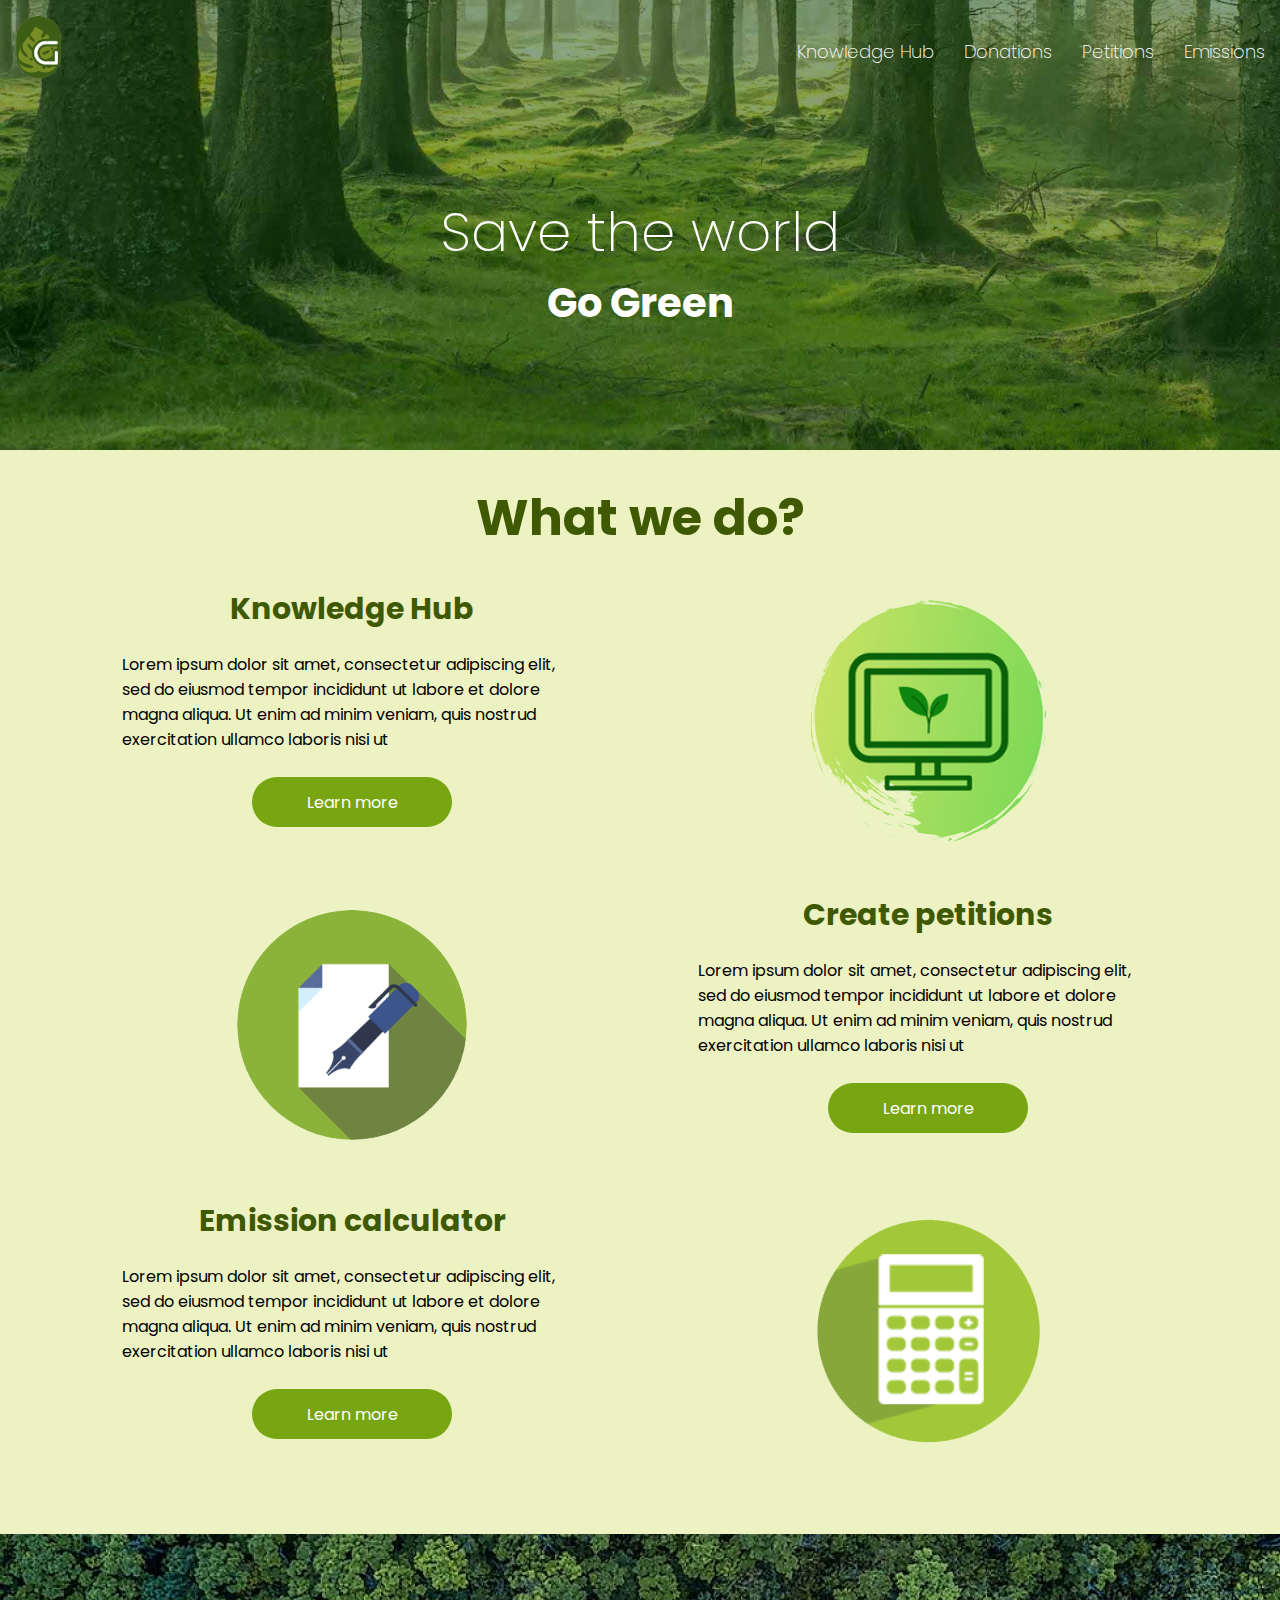
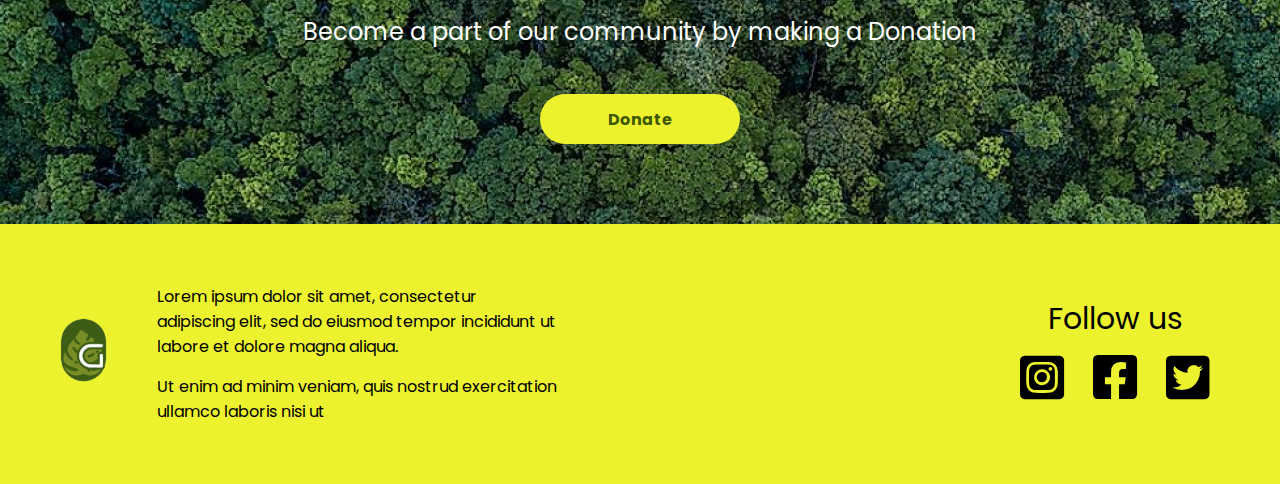
==== HTML/index.html @ 3ab7500e "commite" ====
<!DOCTYPE html>
<html lang="en">

<head>
    <meta charset="UTF-8">
    <meta name="viewport" content="width=device-width, initial-scale=1.0">
    <link rel="icon" href="../Images/Logo.png">
    <title>Go Green</title>
    <link rel="stylesheet" href="../CSS/all.min.css">
    <link rel="stylesheet" href="../CSS/Style.css">

</head>

<body>

    <header>
        <div class="up">
            <a href="Index.html" class="logo">
                <img src="../Images/Logo.png" alt="Logo...">
            </a>
            <nav>
                <ul>
                    <li><a href="KnowledgeHub.html">Knowledge Hub</a></li>
                    <li><a href="Donations.html">Donations</a></li>
                    <li><a href="Petitions.html">Petitions</a></li>
                    <li><a href="Emissions.html">Emissions</a></li>
                </ul>
            </nav>
        </div>


        <div class="down
        ">
            <h1>Save the world </h1>
            <h2>Go Green</h2>
        </div>

    </header>

    <div class="main">
        <div>
            <h2 class="big">What we do?</h2>
        </div>
        <!-- TODO: Dodati linkove-->
        <div class="grid">
            <div>
                <h2>Knowledge Hub</h2>
                <p>Lorem ipsum dolor sit amet, consectetur adipiscing elit, sed do eiusmod tempor incididunt ut labore
                    et dolore magna aliqua. Ut enim ad minim veniam, quis nostrud exercitation ullamco laboris nisi ut
                </p>
                <a href="#">Learn more</a>
            </div>
            <!--TODO Uredi sliku u Photoshop-->
            <img src="../Images/Home/knowledge.png" alt="knowledge...">
            <img src="../Images/Home/petiti.png" alt="petiti.." style="
            width: 40%;">
            <div>
                <h2>Create petitions</h2>
                <p>Lorem ipsum dolor sit amet, consectetur adipiscing elit, sed do eiusmod tempor incididunt ut labore
                    et dolore magna aliqua. Ut enim ad minim veniam, quis nostrud exercitation ullamco laboris nisi ut
                </p>
                <a href=" #">Learn more</a>
            </div>
            <div>
                <h2>Emission calculator</h2>
                <p>Lorem ipsum dolor sit amet, consectetur adipiscing elit, sed do eiusmod tempor incididunt ut labore
                    et dolore magna aliqua. Ut enim ad minim veniam, quis nostrud exercitation ullamco laboris nisi ut
                </p>
                <a href="#">Learn more</a>
            </div>
            <img src="../Images/Home/calc.png" alt="calc...">
        </div>
    </div>

    <div class="donate">
        <h2>Become a part of our community by making a Donation</h2>
        <a href="#"> Donate</a>
    </div>

    <footer>
        <div class="left">
            <a href="Index.html" class="logo">
                <img src="../Images/Logo.png" alt="Logo...">
            </a>
            <div>
                <p>Lorem ipsum dolor sit amet, consectetur adipiscing elit, sed do eiusmod tempor incididunt ut labore
                    et dolore magna aliqua.
                </p>
                <p>
                    Ut enim ad minim veniam, quis nostrud exercitation ullamco laboris nisi ut
                </p>
            </div>
        </div>
        <div class="right">
            <p>Follow us</p>
            <div>
                <a href="#"><i class="fa-brands fa-instagram-square"></i> </a>
                <a href="#"><i class="fa-brands fa-facebook-square"></i> </a>
                <a href="#"><i class="fa-brands fa-twitter-square"></i> </a>
            </div>
        </div>
    </footer>
</body>

</html>
---- CSS/Style.css ----
@import url("https://fonts.googleapis.com/css2?family=Poppins:ital,wght@0,100;0,200;0,300;0,400;0,500;0,600;0,700;0,800;0,900;1,100;1,200;1,300;1,400;1,500;1,600;1,700;1,800;1,900&display=swap");*{margin:0;padding:0;border:0;font-family:"Poppins", sans-serif}.logo{-webkit-transition:1000ms;transition:1000ms}.logo:hover{-webkit-transform:rotatey(360deg);transform:rotatey(360deg)}.logo img{height:65px}header{position:relative;height:420px;background-image:-webkit-gradient(linear, left top, left bottom, from(#003f0075)),url(../Images/Forest_01.jpg);background-image:linear-gradient(#003f0075),url(../Images/Forest_01.jpg);background-position:center bottom;background-size:cover;display:-webkit-box;display:-ms-flexbox;display:flex;-webkit-box-orient:vertical;-webkit-box-direction:normal;-ms-flex-direction:column;flex-direction:column;color:white;padding:15px;z-index:0}header .up{display:-webkit-box;display:-ms-flexbox;display:flex;-webkit-box-align:center;-ms-flex-align:center;align-items:center;-webkit-box-pack:justify;-ms-flex-pack:justify;justify-content:space-between}header .up nav ul{display:-webkit-box;display:-ms-flexbox;display:flex;-webkit-box-align:center;-ms-flex-align:center;align-items:center;-webkit-box-pack:justify;-ms-flex-pack:justify;justify-content:space-between;list-style:none}header .up nav ul li{margin:0 30px 0 0;font-size:18px}header .up nav ul li a{display:inline-block;color:#fff;text-decoration:none;font-weight:200;-webkit-transition:500ms;transition:500ms}header .up nav ul li a:hover{-webkit-transform:scale(1.2);transform:scale(1.2);color:#ecf22e}header .up nav ul li .active{font-weight:bold}header .up nav ul li:last-child{margin:0}header .down{margin:auto;text-align:center;cursor:default}header .down h1{font-weight:200;font-size:55px}header .down h2{font-size:40px}footer{background-color:#ecf22e;display:-webkit-box;display:-ms-flexbox;display:flex;-webkit-box-align:center;-ms-flex-align:center;align-items:center;-webkit-box-pack:justify;-ms-flex-pack:justify;justify-content:space-between;padding:60px 60px}footer .left{display:-webkit-box;display:-ms-flexbox;display:flex;-webkit-box-align:center;-ms-flex-align:center;align-items:center;-webkit-box-pack:center;-ms-flex-pack:center;justify-content:center;-webkit-box-orient:horizontal;-webkit-box-direction:normal;-ms-flex-direction:row;flex-direction:row}footer .left p{width:400px;margin-left:50px;display:block}footer .left p:first-child{margin-bottom:15px}footer .right{display:-webkit-box;display:-ms-flexbox;display:flex;-webkit-box-align:center;-ms-flex-align:center;align-items:center;-webkit-box-pack:center;-ms-flex-pack:center;justify-content:center;-webkit-box-orient:vertical;-webkit-box-direction:normal;-ms-flex-direction:column;flex-direction:column;font-size:30px}footer .right a{text-decoration:none;color:#000;font-weight:100;-webkit-transition:500ms;transition:500ms}footer .right a i{margin:10px;font-size:50px}footer .right a:hover{color:#333}.main{background-color:#edf2c2}.main .big{font-size:50px;font-weight:bold;padding:30px 0}.main h2{color:#3e5902;text-align:center;font-size:30px}.main .grid{display:-ms-grid;display:grid;width:90%;margin:auto;-webkit-box-align:center;-ms-flex-align:center;align-items:center;-ms-grid-columns:50% 50%;grid-template-columns:50% 50%;gap:40px 0;padding-bottom:70px}.main .grid img{margin:auto;-webkit-transition:1000ms;transition:1000ms;border-radius:100%}.main .grid img:hover{-webkit-transform:rotateY(180deg);transform:rotateY(180deg)}.main .grid div p{display:block;width:80%;margin:auto;margin-top:20px}.main .grid div a{display:-webkit-box;display:-ms-flexbox;display:flex;-webkit-box-align:center;-ms-flex-align:center;align-items:center;-webkit-box-pack:center;-ms-flex-pack:center;justify-content:center;-webkit-box-orient:horizontal;-webkit-box-direction:normal;-ms-flex-direction:row;flex-direction:row;border-radius:50px;background-color:#77a612;color:#fff;width:200px;height:50px;text-decoration:none;-webkit-transition:500ms;transition:500ms;margin:25px auto}.main .grid div a:hover{background-color:#354a08}.donate{display:-webkit-box;display:-ms-flexbox;display:flex;-webkit-box-align:center;-ms-flex-align:center;align-items:center;-webkit-box-pack:center;-ms-flex-pack:center;justify-content:center;-webkit-box-orient:vertical;-webkit-box-direction:normal;-ms-flex-direction:column;flex-direction:column;background-image:url("../Images/Home/trees 1.png");padding:80px 0;color:#fff}.donate h2{font-weight:normal}.donate a{display:-webkit-box;display:-ms-flexbox;display:flex;-webkit-box-align:center;-ms-flex-align:center;align-items:center;-webkit-box-pack:center;-ms-flex-pack:center;justify-content:center;-webkit-box-orient:horizontal;-webkit-box-direction:normal;-ms-flex-direction:row;flex-direction:row;border-radius:50px;background-color:#ecf22e;color:#3e5902;width:200px;height:50px;text-decoration:none;-webkit-transition:500ms;transition:500ms;margin-top:45px;font-weight:bold}.donate a:hover{background-color:#aaaf0b}
/*# sourceMappingURL=Style.css.map */
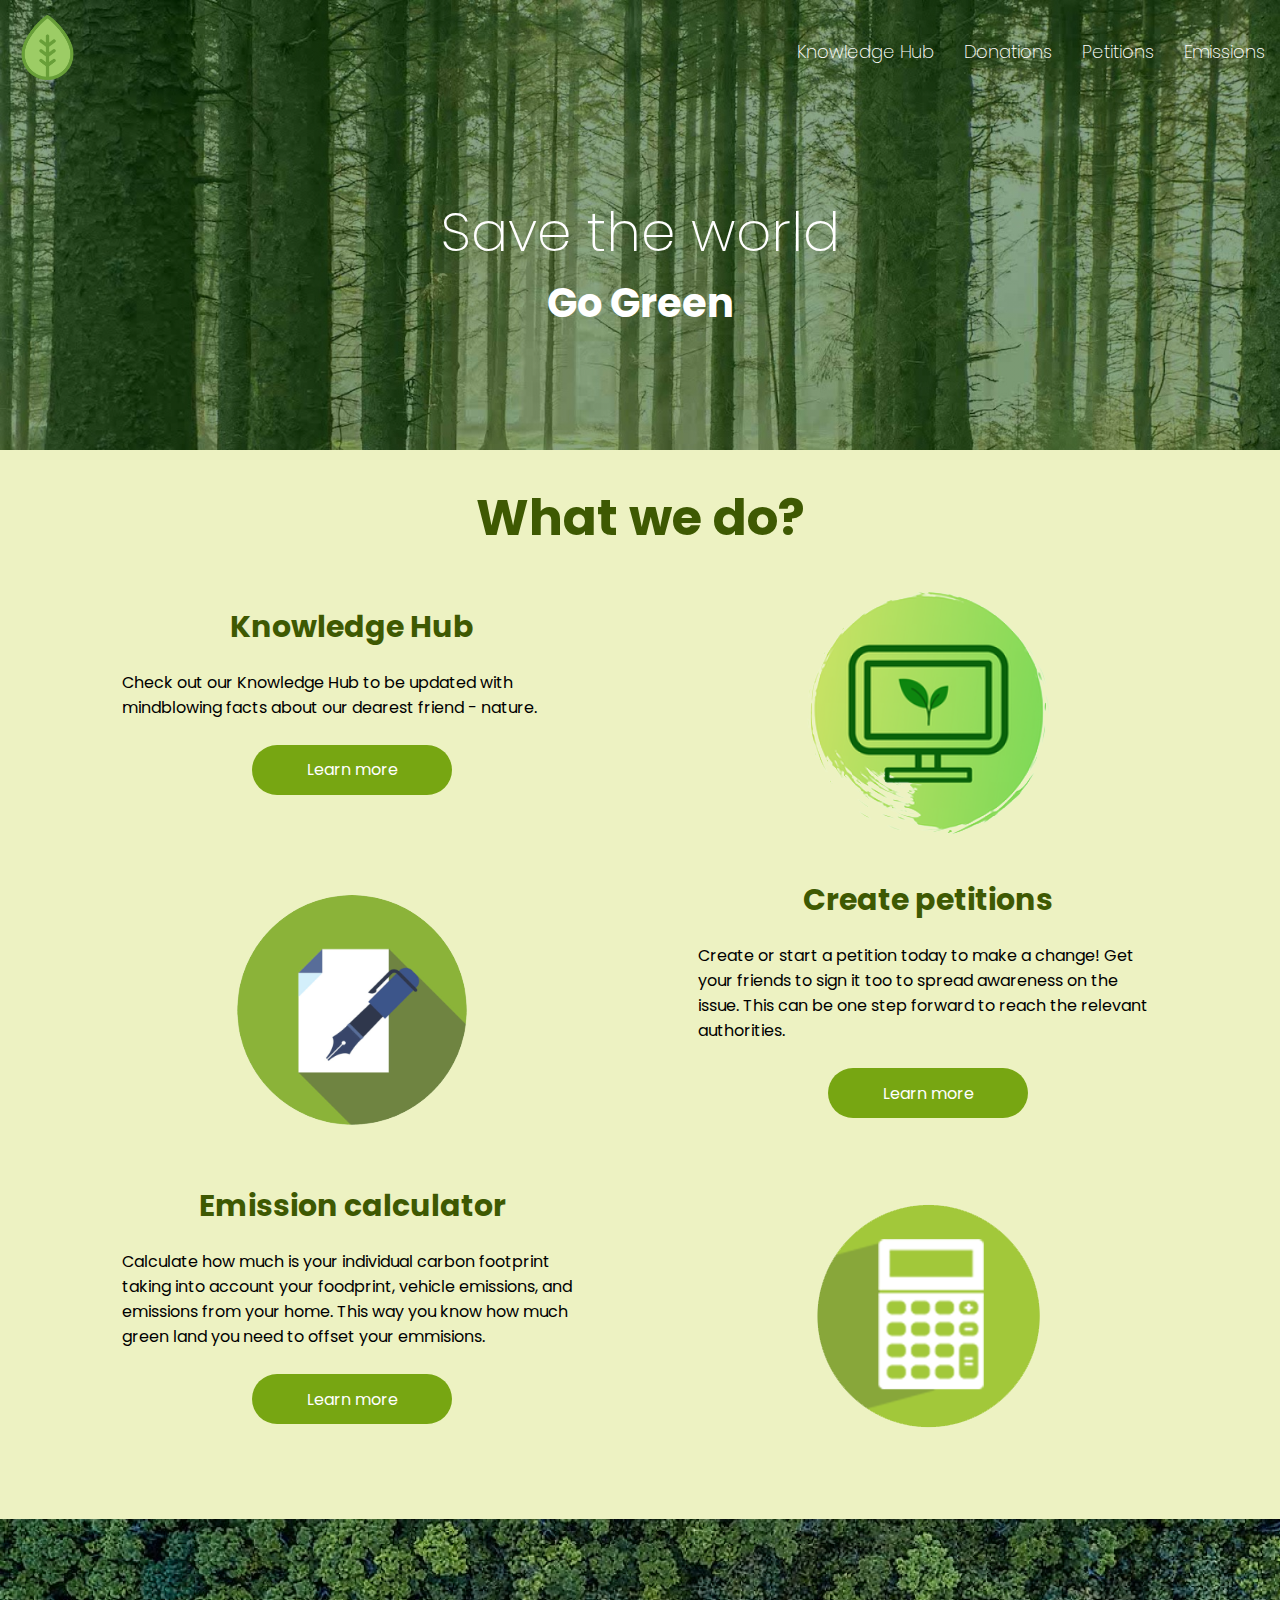
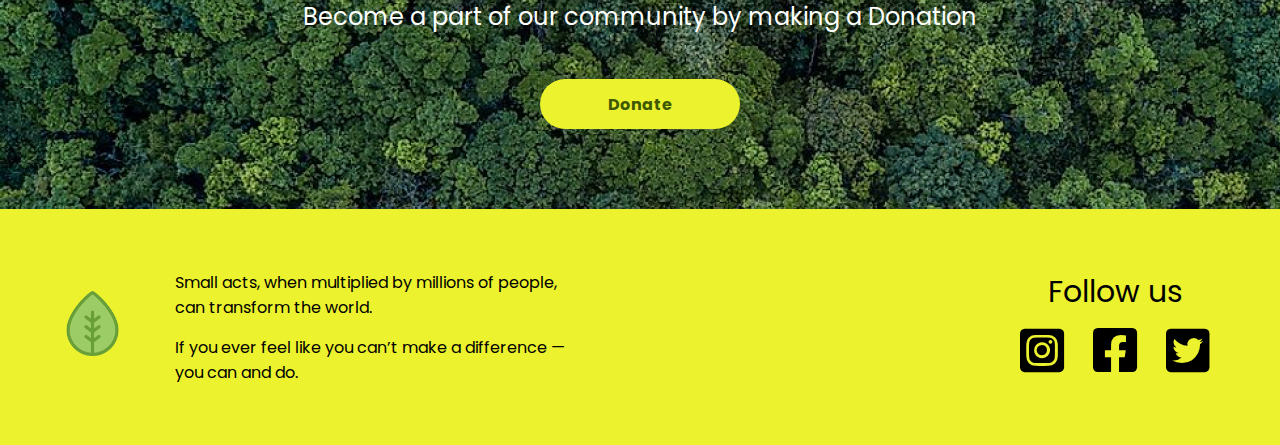
==== commit ed1a89ae: "Final" ====
--- a/HTML/index.html
+++ b/HTML/index.html
@@ -4,19 +4,18 @@
 <head>
     <meta charset="UTF-8">
     <meta name="viewport" content="width=device-width, initial-scale=1.0">
+    <title>Go Green</title>
     <link rel="icon" href="../Images/Logo.png">
-    <title>Go Green</title>
     <link rel="stylesheet" href="../CSS/all.min.css">
     <link rel="stylesheet" href="../CSS/Style.css">
-
 </head>
 
 <body>
 
     <header>
         <div class="up">
-            <a href="Index.html" class="logo">
-                <img src="../Images/Logo.png" alt="Logo...">
+            <a href="Index.html">
+                <img src="../Images/Logo.png" alt="Logo..." class="logo">
             </a>
             <nav>
                 <ul>
@@ -28,11 +27,18 @@
             </nav>
         </div>
 
-
-        <div class="down
-        ">
+        <div class="down">
             <h1>Save the world </h1>
             <h2>Go Green</h2>
+        </div>
+
+        <!--Slike Koje se slajdaju sa desna na levo-->
+        <div class="holder">
+            <div class="element"></div>
+            <div class="element"></div>
+            <div class="element"></div>
+            <div class="element"></div>
+            <div class="filter"></div>
         </div>
 
     </header>
@@ -41,32 +47,28 @@
         <div>
             <h2 class="big">What we do?</h2>
         </div>
-        <!-- TODO: Dodati linkove-->
         <div class="grid">
             <div>
                 <h2>Knowledge Hub</h2>
-                <p>Lorem ipsum dolor sit amet, consectetur adipiscing elit, sed do eiusmod tempor incididunt ut labore
-                    et dolore magna aliqua. Ut enim ad minim veniam, quis nostrud exercitation ullamco laboris nisi ut
+                <p>Check out our Knowledge Hub to be updated with mindblowing facts about our dearest friend - nature.
                 </p>
-                <a href="#">Learn more</a>
+                <a href="../HTML/KnowledgeHub.html">Learn more</a>
             </div>
-            <!--TODO Uredi sliku u Photoshop-->
             <img src="../Images/Home/knowledge.png" alt="knowledge...">
-            <img src="../Images/Home/petiti.png" alt="petiti.." style="
-            width: 40%;">
+            <img src="../Images/Home/petiti.png" alt="petiti.." style="width: 40%;">
             <div>
                 <h2>Create petitions</h2>
-                <p>Lorem ipsum dolor sit amet, consectetur adipiscing elit, sed do eiusmod tempor incididunt ut labore
-                    et dolore magna aliqua. Ut enim ad minim veniam, quis nostrud exercitation ullamco laboris nisi ut
+                <p>Create or start a petition today to make a change! Get your friends to sign it too to spread awareness on the issue. 
+                    This can be one step forward to reach the relevant authorities.
                 </p>
-                <a href=" #">Learn more</a>
+                <a href="../HTML/petitions.html">Learn more</a>
             </div>
             <div>
                 <h2>Emission calculator</h2>
-                <p>Lorem ipsum dolor sit amet, consectetur adipiscing elit, sed do eiusmod tempor incididunt ut labore
-                    et dolore magna aliqua. Ut enim ad minim veniam, quis nostrud exercitation ullamco laboris nisi ut
+                <p>Calculate how much is your individual carbon footprint taking into account your foodprint, vehicle emissions, and emissions from your home.
+                    This way you know how much green land you need to offset your emmisions.
                 </p>
-                <a href="#">Learn more</a>
+                <a href="../HTML/Emissions.html">Learn more</a>
             </div>
             <img src="../Images/Home/calc.png" alt="calc...">
         </div>
@@ -74,20 +76,19 @@
 
     <div class="donate">
         <h2>Become a part of our community by making a Donation</h2>
-        <a href="#"> Donate</a>
+        <a href="../HTML/Donations.html"> Donate</a>
     </div>
 
     <footer>
         <div class="left">
-            <a href="Index.html" class="logo">
-                <img src="../Images/Logo.png" alt="Logo...">
+            <a href="Index.html">
+                <img src="../Images/Logo.png" alt="Logo..." class="logo">
             </a>
             <div>
-                <p>Lorem ipsum dolor sit amet, consectetur adipiscing elit, sed do eiusmod tempor incididunt ut labore
-                    et dolore magna aliqua.
+                <p>
+                    Small acts, when multiplied by millions of people, can transform the world.
                 </p>
-                <p>
-                    Ut enim ad minim veniam, quis nostrud exercitation ullamco laboris nisi ut
+                <p>If you ever feel like you can’t make a difference — you can and do.
                 </p>
             </div>
         </div>
@@ -100,6 +101,8 @@
             </div>
         </div>
     </footer>
+
+    <script src="../JS/SlideBar.js"></script>
 </body>
 
 </html>--- a/CSS/Style.css
+++ b/CSS/Style.css
@@ -1,2 +1,2 @@
-@import url("https://fonts.googleapis.com/css2?family=Poppins:ital,wght@0,100;0,200;0,300;0,400;0,500;0,600;0,700;0,800;0,900;1,100;1,200;1,300;1,400;1,500;1,600;1,700;1,800;1,900&display=swap");*{margin:0;padding:0;border:0;font-family:"Poppins", sans-serif}.logo{-webkit-transition:1000ms;transition:1000ms}.logo:hover{-webkit-transform:rotatey(360deg);transform:rotatey(360deg)}.logo img{height:65px}header{position:relative;height:420px;background-image:-webkit-gradient(linear, left top, left bottom, from(#003f0075)),url(../Images/Forest_01.jpg);background-image:linear-gradient(#003f0075),url(../Images/Forest_01.jpg);background-position:center bottom;background-size:cover;display:-webkit-box;display:-ms-flexbox;display:flex;-webkit-box-orient:vertical;-webkit-box-direction:normal;-ms-flex-direction:column;flex-direction:column;color:white;padding:15px;z-index:0}header .up{display:-webkit-box;display:-ms-flexbox;display:flex;-webkit-box-align:center;-ms-flex-align:center;align-items:center;-webkit-box-pack:justify;-ms-flex-pack:justify;justify-content:space-between}header .up nav ul{display:-webkit-box;display:-ms-flexbox;display:flex;-webkit-box-align:center;-ms-flex-align:center;align-items:center;-webkit-box-pack:justify;-ms-flex-pack:justify;justify-content:space-between;list-style:none}header .up nav ul li{margin:0 30px 0 0;font-size:18px}header .up nav ul li a{display:inline-block;color:#fff;text-decoration:none;font-weight:200;-webkit-transition:500ms;transition:500ms}header .up nav ul li a:hover{-webkit-transform:scale(1.2);transform:scale(1.2);color:#ecf22e}header .up nav ul li .active{font-weight:bold}header .up nav ul li:last-child{margin:0}header .down{margin:auto;text-align:center;cursor:default}header .down h1{font-weight:200;font-size:55px}header .down h2{font-size:40px}footer{background-color:#ecf22e;display:-webkit-box;display:-ms-flexbox;display:flex;-webkit-box-align:center;-ms-flex-align:center;align-items:center;-webkit-box-pack:justify;-ms-flex-pack:justify;justify-content:space-between;padding:60px 60px}footer .left{display:-webkit-box;display:-ms-flexbox;display:flex;-webkit-box-align:center;-ms-flex-align:center;align-items:center;-webkit-box-pack:center;-ms-flex-pack:center;justify-content:center;-webkit-box-orient:horizontal;-webkit-box-direction:normal;-ms-flex-direction:row;flex-direction:row}footer .left p{width:400px;margin-left:50px;display:block}footer .left p:first-child{margin-bottom:15px}footer .right{display:-webkit-box;display:-ms-flexbox;display:flex;-webkit-box-align:center;-ms-flex-align:center;align-items:center;-webkit-box-pack:center;-ms-flex-pack:center;justify-content:center;-webkit-box-orient:vertical;-webkit-box-direction:normal;-ms-flex-direction:column;flex-direction:column;font-size:30px}footer .right a{text-decoration:none;color:#000;font-weight:100;-webkit-transition:500ms;transition:500ms}footer .right a i{margin:10px;font-size:50px}footer .right a:hover{color:#333}.main{background-color:#edf2c2}.main .big{font-size:50px;font-weight:bold;padding:30px 0}.main h2{color:#3e5902;text-align:center;font-size:30px}.main .grid{display:-ms-grid;display:grid;width:90%;margin:auto;-webkit-box-align:center;-ms-flex-align:center;align-items:center;-ms-grid-columns:50% 50%;grid-template-columns:50% 50%;gap:40px 0;padding-bottom:70px}.main .grid img{margin:auto;-webkit-transition:1000ms;transition:1000ms;border-radius:100%}.main .grid img:hover{-webkit-transform:rotateY(180deg);transform:rotateY(180deg)}.main .grid div p{display:block;width:80%;margin:auto;margin-top:20px}.main .grid div a{display:-webkit-box;display:-ms-flexbox;display:flex;-webkit-box-align:center;-ms-flex-align:center;align-items:center;-webkit-box-pack:center;-ms-flex-pack:center;justify-content:center;-webkit-box-orient:horizontal;-webkit-box-direction:normal;-ms-flex-direction:row;flex-direction:row;border-radius:50px;background-color:#77a612;color:#fff;width:200px;height:50px;text-decoration:none;-webkit-transition:500ms;transition:500ms;margin:25px auto}.main .grid div a:hover{background-color:#354a08}.donate{display:-webkit-box;display:-ms-flexbox;display:flex;-webkit-box-align:center;-ms-flex-align:center;align-items:center;-webkit-box-pack:center;-ms-flex-pack:center;justify-content:center;-webkit-box-orient:vertical;-webkit-box-direction:normal;-ms-flex-direction:column;flex-direction:column;background-image:url("../Images/Home/trees 1.png");padding:80px 0;color:#fff}.donate h2{font-weight:normal}.donate a{display:-webkit-box;display:-ms-flexbox;display:flex;-webkit-box-align:center;-ms-flex-align:center;align-items:center;-webkit-box-pack:center;-ms-flex-pack:center;justify-content:center;-webkit-box-orient:horizontal;-webkit-box-direction:normal;-ms-flex-direction:row;flex-direction:row;border-radius:50px;background-color:#ecf22e;color:#3e5902;width:200px;height:50px;text-decoration:none;-webkit-transition:500ms;transition:500ms;margin-top:45px;font-weight:bold}.donate a:hover{background-color:#aaaf0b}
+@import url("https://fonts.googleapis.com/css2?family=Poppins:ital,wght@0,100;0,200;0,300;0,400;0,500;0,600;0,700;0,800;0,900;1,100;1,200;1,300;1,400;1,500;1,600;1,700;1,800;1,900&display=swap");*{margin:0;padding:0;border:0;font-family:"Poppins", sans-serif}.logo{height:65px;-webkit-transition:1000ms;transition:1000ms}.logo:hover{-webkit-transform:rotatey(360deg);transform:rotatey(360deg)}header{position:relative;height:420px;display:-webkit-box;display:-ms-flexbox;display:flex;-webkit-box-orient:vertical;-webkit-box-direction:normal;-ms-flex-direction:column;flex-direction:column;color:white;padding:15px;z-index:0;overflow:hidden}header .up{display:-webkit-box;display:-ms-flexbox;display:flex;-webkit-box-align:center;-ms-flex-align:center;align-items:center;-webkit-box-pack:justify;-ms-flex-pack:justify;justify-content:space-between}header .up nav ul{display:-webkit-box;display:-ms-flexbox;display:flex;-webkit-box-align:center;-ms-flex-align:center;align-items:center;-webkit-box-pack:justify;-ms-flex-pack:justify;justify-content:space-between;list-style:none}header .up nav ul li{margin:0 30px 0 0;font-size:18px}header .up nav ul li a{display:inline-block;color:#fff;text-decoration:none;font-weight:200;-webkit-transition:500ms;transition:500ms}header .up nav ul li a:hover{-webkit-transform:scale(1.2);transform:scale(1.2);color:#ecf22e}header .up nav ul li .active{font-weight:bold}header .up nav ul li:last-child{margin:0}header .down{margin:auto;text-align:center;cursor:default}header .down h1{font-weight:200;font-size:55px}header .down h2{font-size:40px}header .holder{height:100%;position:absolute;top:0;left:0;z-index:-1;display:-webkit-box;display:-ms-flexbox;display:flex;-webkit-transition:800ms;transition:800ms;z-index:-1}header .holder .filter{width:100%;height:100%;position:absolute;top:0;left:0;background-image:-webkit-gradient(linear, left top, left bottom, from(#003f0075));background-image:linear-gradient(#003f0075)}header .holder .element{background-image:url(../Images/Header/1.jpg);width:100vw;height:100%;background-size:cover}footer{background-color:#ecf22e;display:-webkit-box;display:-ms-flexbox;display:flex;-webkit-box-align:center;-ms-flex-align:center;align-items:center;-webkit-box-pack:justify;-ms-flex-pack:justify;justify-content:space-between;padding:60px 60px}footer .left{display:-webkit-box;display:-ms-flexbox;display:flex;-webkit-box-align:center;-ms-flex-align:center;align-items:center;-webkit-box-pack:center;-ms-flex-pack:center;justify-content:center;-webkit-box-orient:horizontal;-webkit-box-direction:normal;-ms-flex-direction:row;flex-direction:row}footer .left p{width:400px;margin-left:50px;display:block}footer .left p:first-child{margin-bottom:15px}footer .right{display:-webkit-box;display:-ms-flexbox;display:flex;-webkit-box-align:center;-ms-flex-align:center;align-items:center;-webkit-box-pack:center;-ms-flex-pack:center;justify-content:center;-webkit-box-orient:vertical;-webkit-box-direction:normal;-ms-flex-direction:column;flex-direction:column;font-size:30px}footer .right a{text-decoration:none;color:#000;font-weight:100;-webkit-transition:500ms;transition:500ms}footer .right a i{margin:10px;font-size:50px}footer .right a:hover{color:#333}.main{background-color:#edf2c2}.main .big{font-size:50px;font-weight:bold;padding:30px 0}.main h2{color:#3e5902;text-align:center;font-size:30px}.main .grid{display:-ms-grid;display:grid;width:90%;margin:auto;-webkit-box-align:center;-ms-flex-align:center;align-items:center;-ms-grid-columns:50% 50%;grid-template-columns:50% 50%;gap:40px 0;padding-bottom:70px}.main .grid img{margin:auto;-webkit-transition:1000ms;transition:1000ms;border-radius:100%}.main .grid img:hover{-webkit-transform:rotateY(180deg);transform:rotateY(180deg)}.main .grid div p{display:block;width:80%;margin:auto;margin-top:20px}.main .grid div a{display:-webkit-box;display:-ms-flexbox;display:flex;-webkit-box-align:center;-ms-flex-align:center;align-items:center;-webkit-box-pack:center;-ms-flex-pack:center;justify-content:center;-webkit-box-orient:horizontal;-webkit-box-direction:normal;-ms-flex-direction:row;flex-direction:row;border-radius:50px;background-color:#77a612;color:#fff;width:200px;height:50px;text-decoration:none;-webkit-transition:500ms;transition:500ms;margin:25px auto}.main .grid div a:hover{background-color:#354a08}.donate{display:-webkit-box;display:-ms-flexbox;display:flex;-webkit-box-align:center;-ms-flex-align:center;align-items:center;-webkit-box-pack:center;-ms-flex-pack:center;justify-content:center;-webkit-box-orient:vertical;-webkit-box-direction:normal;-ms-flex-direction:column;flex-direction:column;background-image:url("../Images/Home/trees.png");padding:80px 0;color:#fff}.donate h2{font-weight:normal}.donate a{display:-webkit-box;display:-ms-flexbox;display:flex;-webkit-box-align:center;-ms-flex-align:center;align-items:center;-webkit-box-pack:center;-ms-flex-pack:center;justify-content:center;-webkit-box-orient:horizontal;-webkit-box-direction:normal;-ms-flex-direction:row;flex-direction:row;border-radius:50px;background-color:#ecf22e;color:#3e5902;width:200px;height:50px;text-decoration:none;-webkit-transition:500ms;transition:500ms;margin-top:45px;font-weight:bold}.donate a:hover{background-color:#aaaf0b}
 /*# sourceMappingURL=Style.css.map */